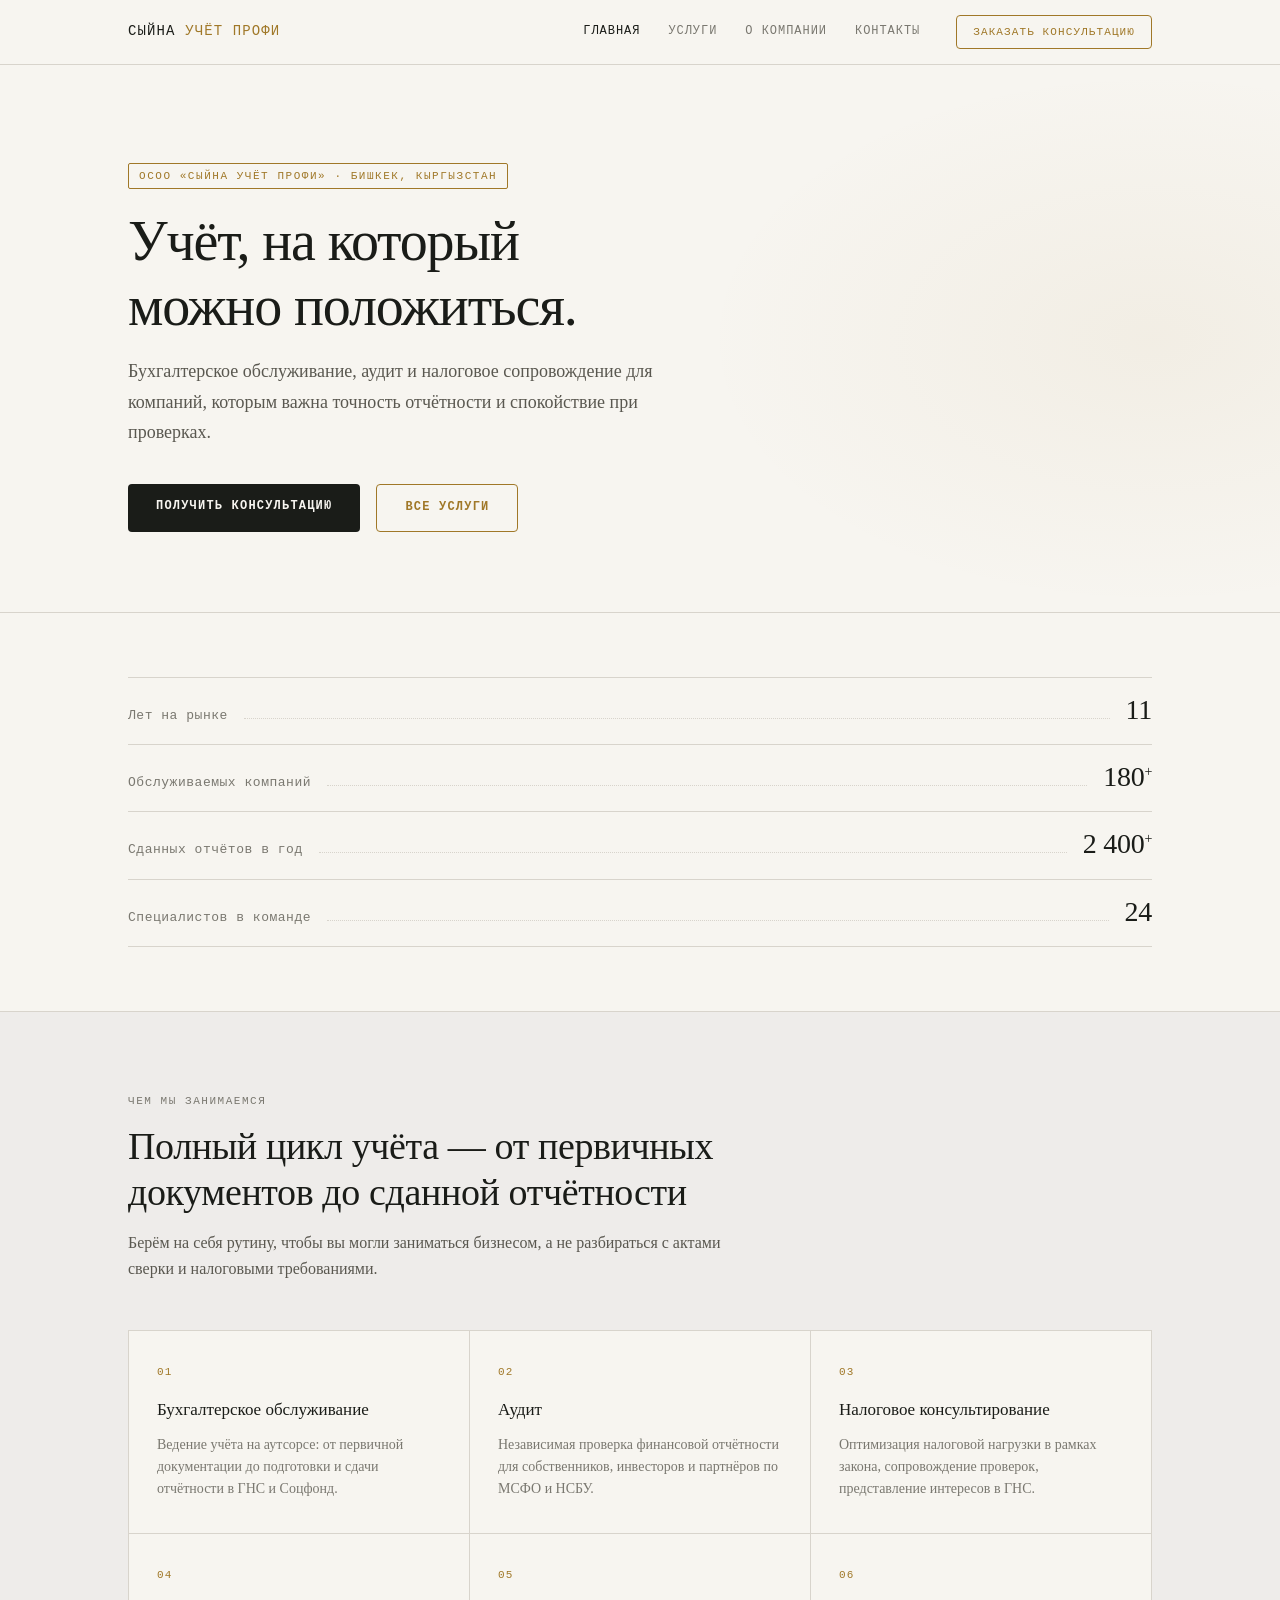
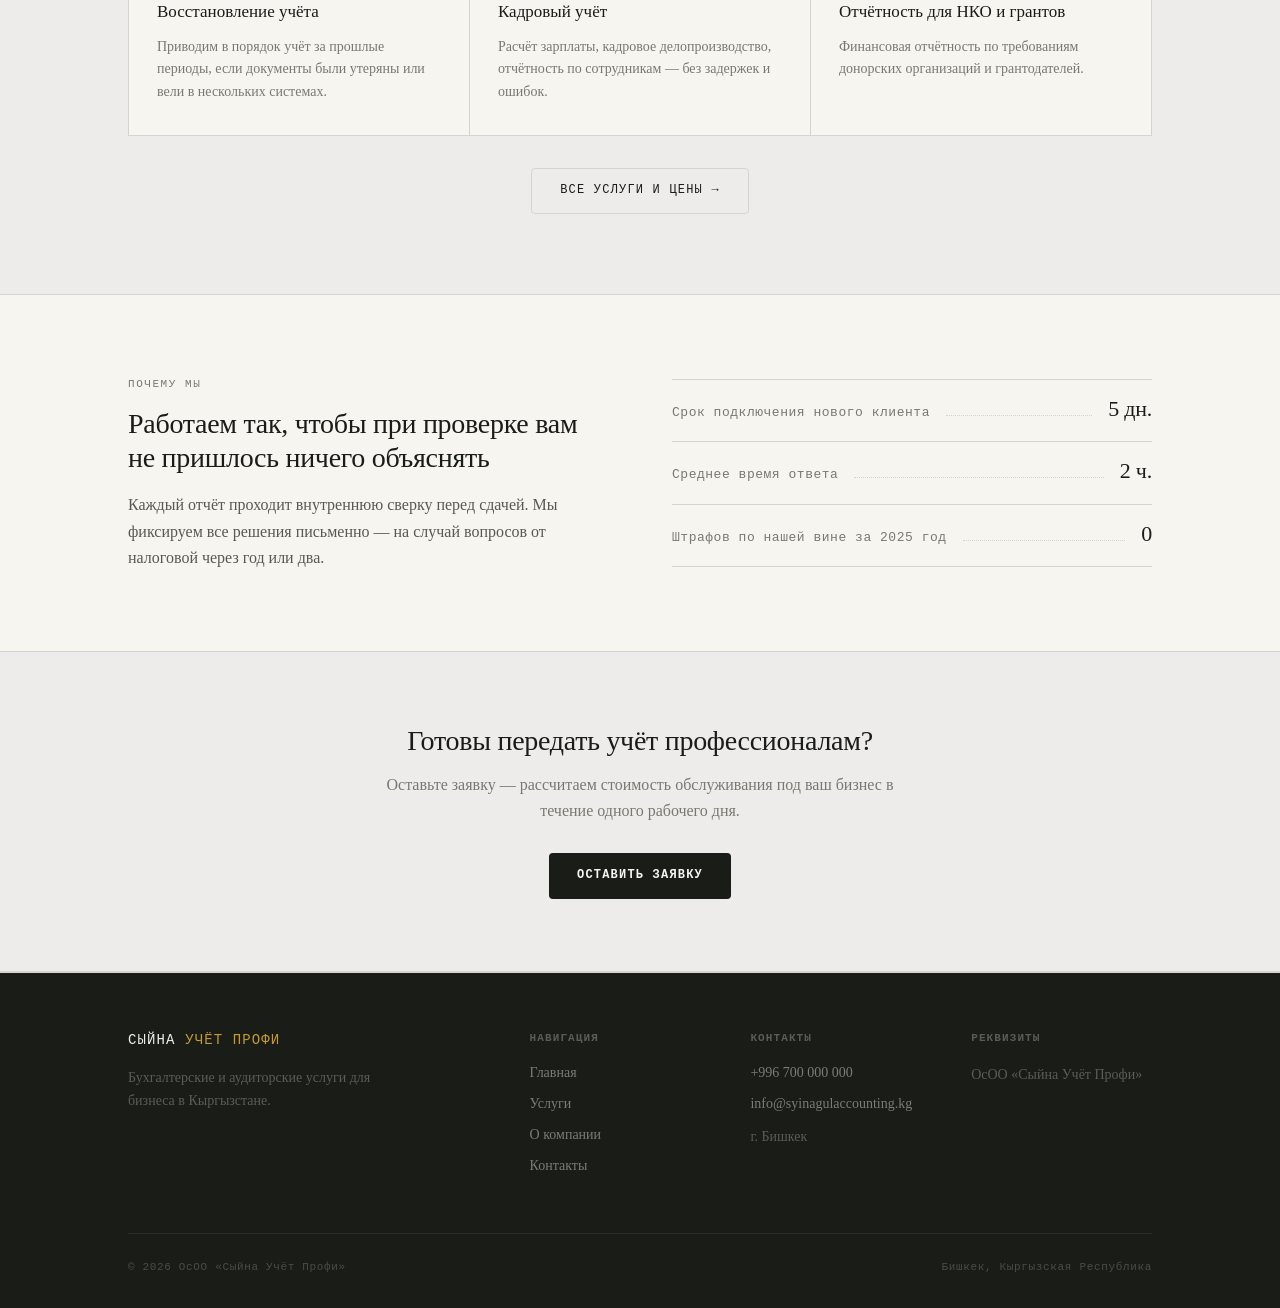
==== index.html @ 5e6c1c56 "done" ====
<!DOCTYPE html>
<html lang="ru">
<head>
<meta charset="UTF-8">
<meta name="viewport" content="width=device-width, initial-scale=1.0">
<title>Сыйна Учёт Профи — бухгалтерские и аудиторские услуги</title>
<meta name="description" content="Бухгалтерское обслуживание, аудит и налоговое сопровождение для компаний в Бишкеке, Кыргызстан.">
<link rel="stylesheet" href="style.css">
</head>
<body>
<header class="site">
  <div class="nav">
    <a href="index.html" class="logo">Сыйна <span>УЧЁТ ПРОФИ</span></a>
    <nav class="links">
      <a href="index.html" class="active">Главная</a>
      <a href="services.html">Услуги</a>
      <a href="about.html">О компании</a>
      <a href="contacts.html">Контакты</a>
    </nav>
    <a href="contacts.html" class="nav-cta">Заказать консультацию</a>
  </div>
</header>
<section class="hero">
  <div class="wrap">
    <span class="kicker">ОсОО «Сыйна Учёт Профи» · Бишкек, Кыргызстан</span>
    <h1>Учёт, на который<br>можно положиться.</h1>
    <p class="lead">Бухгалтерское обслуживание, аудит и налоговое сопровождение для компаний, которым важна точность отчётности и спокойствие при проверках.</p>
    <div style="margin-top:36px;display:flex;gap:16px;flex-wrap:wrap;">
      <a href="contacts.html" class="btn">Получить консультацию</a>
      <a href="services.html" class="btn gold">Все услуги</a>
    </div>
  </div>
</section>
<section style="padding:64px 0;">
  <div class="wrap">
    <div class="ledger">
      <div class="ledger-row"><span class="label">Лет на рынке</span><span class="dots"></span><span class="value">11</span></div>
      <div class="ledger-row"><span class="label">Обслуживаемых компаний</span><span class="dots"></span><span class="value">180<sup>+</sup></span></div>
      <div class="ledger-row"><span class="label">Сданных отчётов в год</span><span class="dots"></span><span class="value">2 400<sup>+</sup></span></div>
      <div class="ledger-row"><span class="label">Специалистов в команде</span><span class="dots"></span><span class="value">24</span></div>
    </div>
  </div>
</section>
<section style="background:var(--panel);border-top:1px solid var(--line);border-bottom:1px solid var(--line);">
  <div class="wrap">
    <div class="section-head">
      <span class="eyebrow">Чем мы занимаемся</span>
      <h2>Полный цикл учёта — от первичных документов до сданной отчётности</h2>
      <p>Берём на себя рутину, чтобы вы могли заниматься бизнесом, а не разбираться с актами сверки и налоговыми требованиями.</p>
    </div>
    <div class="grid-3">
      <div class="card"><span class="num">01</span><h3>Бухгалтерское обслуживание</h3><p>Ведение учёта на аутсорсе: от первичной документации до подготовки и сдачи отчётности в ГНС и Соцфонд.</p></div>
      <div class="card"><span class="num">02</span><h3>Аудит</h3><p>Независимая проверка финансовой отчётности для собственников, инвесторов и партнёров по МСФО и НСБУ.</p></div>
      <div class="card"><span class="num">03</span><h3>Налоговое консультирование</h3><p>Оптимизация налоговой нагрузки в рамках закона, сопровождение проверок, представление интересов в ГНС.</p></div>
      <div class="card"><span class="num">04</span><h3>Восстановление учёта</h3><p>Приводим в порядок учёт за прошлые периоды, если документы были утеряны или вели в нескольких системах.</p></div>
      <div class="card"><span class="num">05</span><h3>Кадровый учёт</h3><p>Расчёт зарплаты, кадровое делопроизводство, отчётность по сотрудникам — без задержек и ошибок.</p></div>
      <div class="card"><span class="num">06</span><h3>Отчётность для НКО и грантов</h3><p>Финансовая отчётность по требованиям донорских организаций и грантодателей.</p></div>
    </div>
    <div style="margin-top:32px;text-align:center;">
      <a href="services.html" class="btn-ghost">Все услуги и цены →</a>
    </div>
  </div>
</section>
<section>
  <div class="wrap grid-2">
    <div>
      <span class="eyebrow">Почему мы</span>
      <h2 style="font-size:28px;">Работаем так, чтобы при проверке вам не пришлось ничего объяснять</h2>
      <p style="color:var(--mist);margin-top:18px;font-size:16px;">Каждый отчёт проходит внутреннюю сверку перед сдачей. Мы фиксируем все решения письменно — на случай вопросов от налоговой через год или два.</p>
    </div>
    <div class="ledger">
      <div class="ledger-row"><span class="label">Срок подключения нового клиента</span><span class="dots"></span><span class="value" style="font-size:22px;">5 дн.</span></div>
      <div class="ledger-row"><span class="label">Среднее время ответа</span><span class="dots"></span><span class="value" style="font-size:22px;">2 ч.</span></div>
      <div class="ledger-row"><span class="label">Штрафов по нашей вине за 2025 год</span><span class="dots"></span><span class="value" style="font-size:22px;">0</span></div>
    </div>
  </div>
</section>
<div class="cta-band">
  <div class="wrap" style="max-width:600px;">
    <h2 style="font-size:28px;margin-bottom:14px;">Готовы передать учёт профессионалам?</h2>
    <p style="color:var(--slate);margin-bottom:28px;">Оставьте заявку — рассчитаем стоимость обслуживания под ваш бизнес в течение одного рабочего дня.</p>
    <a href="contacts.html" class="btn">Оставить заявку</a>
  </div>
</div>
<footer class="site">
  <div class="wrap">
    <div class="footer-grid">
      <div>
        <div class="logo" style="margin-bottom:14px;">Сыйна <span>УЧЁТ ПРОФИ</span></div>
        <p style="font-size:14px;max-width:280px;">Бухгалтерские и аудиторские услуги для бизнеса в Кыргызстане.</p>
      </div>
      <div>
        <h4>Навигация</h4>
        <a href="index.html">Главная</a>
        <a href="services.html">Услуги</a>
        <a href="about.html">О компании</a>
        <a href="contacts.html">Контакты</a>
      </div>
      <div>
        <h4>Контакты</h4>
        <a href="tel:+996700000000">+996 700 000 000</a>
        <a href="mailto:info@syinagulaccounting.kg">info@syinagulaccounting.kg</a>
        <span style="color:#5a5c56;font-size:14px;">г. Бишкек</span>
      </div>
      <div>
        <h4>Реквизиты</h4>
        <span style="color:#5a5c56;font-size:14px;">ОсОО «Сыйна Учёт Профи»</span>
      </div>
    </div>
    <div class="footer-bottom">
      <span>© 2026 ОсОО «Сыйна Учёт Профи»</span>
      <span>Бишкек, Кыргызская Республика</span>
    </div>
  </div>
</footer>
</body>
</html>
---- style.css ----
/* ─── TOKENS ─────────────────────────────────────────────── */
:root {
  --ink:     #1a1c18;
  --body:    #3a3d36;
  --paper:   #f7f5f0;
  --panel:   #eeecea;
  --panel2:  #e6e3dc;
  --line:    #d8d4cc;
  --slate:   #7a7870;
  --mist:    #5a5850;
  --gold:    #a07828;
  --gold2:   #c49a3c;
  --goldBg:  #fdf8ee;
  --radius:  4px;
}

/* ─── RESET ──────────────────────────────────────────────── */
*, *::before, *::after { box-sizing: border-box; margin: 0; padding: 0; }
html { scroll-behavior: smooth; }

body {
  font-family: 'Georgia', 'Times New Roman', serif;
  background: var(--paper);
  color: var(--ink);
  line-height: 1.65;
  -webkit-font-smoothing: antialiased;
}

img { display: block; max-width: 100%; }
a { color: inherit; text-decoration: none; }

/* ─── TYPOGRAPHY ─────────────────────────────────────────── */
.mono {
  font-family: 'Courier New', Courier, monospace;
  letter-spacing: .06em;
  font-size: 12px;
  text-transform: uppercase;
}

.kicker {
  display: inline-block;
  font-family: 'Courier New', monospace;
  font-size: 11px;
  letter-spacing: .14em;
  text-transform: uppercase;
  color: var(--gold);
  border: 1px solid var(--gold);
  padding: 3px 10px;
  border-radius: 2px;
  margin-bottom: 20px;
}

.eyebrow {
  display: block;
  font-family: 'Courier New', monospace;
  font-size: 11px;
  letter-spacing: .14em;
  text-transform: uppercase;
  color: var(--slate);
  margin-bottom: 14px;
}

h1 { font-size: clamp(32px, 5vw, 56px); font-weight: 400; line-height: 1.15; letter-spacing: -.02em; color: var(--ink); }
h2 { font-size: clamp(24px, 3.5vw, 38px); font-weight: 400; line-height: 1.2; letter-spacing: -.01em; color: var(--ink); }
h3 { font-size: 20px; font-weight: 400; color: var(--ink); }
h4 { font-family: 'Courier New', monospace; font-size: 11px; letter-spacing: .1em; text-transform: uppercase; color: var(--slate); margin-bottom: 14px; }

.lead {
  font-size: 18px;
  color: var(--mist);
  max-width: 580px;
  margin-top: 18px;
  line-height: 1.7;
}

/* ─── LAYOUT ─────────────────────────────────────────────── */
.wrap {
  max-width: 1080px;
  margin: 0 auto;
  padding: 0 28px;
}

section { padding: 80px 0; }

/* ─── HEADER / NAV ───────────────────────────────────────── */
header.site {
  position: sticky;
  top: 0;
  z-index: 100;
  background: rgba(247,245,240,.95);
  backdrop-filter: blur(10px);
  border-bottom: 1px solid var(--line);
}

.nav {
  max-width: 1080px;
  margin: 0 auto;
  padding: 0 28px;
  height: 64px;
  display: flex;
  align-items: center;
  gap: 36px;
}

.logo {
  font-family: 'Courier New', monospace;
  font-size: 14px;
  letter-spacing: .08em;
  text-transform: uppercase;
  color: var(--ink);
  white-space: nowrap;
  flex-shrink: 0;
}
.logo span { color: var(--gold); }

.links {
  display: flex;
  gap: 28px;
  margin-left: auto;
}

.links a {
  font-family: 'Courier New', monospace;
  font-size: 12px;
  letter-spacing: .08em;
  text-transform: uppercase;
  color: var(--slate);
  transition: color .2s;
}
.links a:hover, .links a.active { color: var(--ink); }

.nav-cta {
  font-family: 'Courier New', monospace;
  font-size: 11px;
  letter-spacing: .1em;
  text-transform: uppercase;
  color: var(--gold);
  border: 1px solid var(--gold);
  padding: 7px 16px;
  border-radius: var(--radius);
  transition: background .2s, color .2s;
  white-space: nowrap;
}
.nav-cta:hover { background: var(--gold); color: #fff; }

/* ─── HERO ───────────────────────────────────────────────── */
.hero {
  padding: 96px 0 80px;
  border-bottom: 1px solid var(--line);
  background: var(--paper);
  position: relative;
  overflow: hidden;
}

.hero::before {
  content: '';
  position: absolute;
  inset: 0;
  background: radial-gradient(ellipse 50% 70% at 90% 50%, rgba(160,120,40,.06) 0%, transparent 70%);
  pointer-events: none;
}

/* ─── BUTTONS ────────────────────────────────────────────── */
.btn {
  display: inline-block;
  font-family: 'Courier New', monospace;
  font-size: 12px;
  letter-spacing: .1em;
  text-transform: uppercase;
  background: var(--ink);
  color: var(--paper);
  padding: 13px 28px;
  border-radius: var(--radius);
  border: none;
  cursor: pointer;
  transition: background .2s, transform .15s;
  font-weight: 700;
}
.btn:hover { background: var(--body); transform: translateY(-1px); }

.btn.gold {
  background: transparent;
  color: var(--gold);
  border: 1px solid var(--gold);
}
.btn.gold:hover { background: var(--gold); color: #fff; transform: translateY(-1px); }

.btn-ghost {
  display: inline-block;
  font-family: 'Courier New', monospace;
  font-size: 12px;
  letter-spacing: .1em;
  text-transform: uppercase;
  background: transparent;
  color: var(--ink);
  padding: 12px 28px;
  border-radius: var(--radius);
  border: 1px solid var(--line);
  cursor: pointer;
  transition: border-color .2s, color .2s;
}
.btn-ghost:hover { border-color: var(--ink); }

/* ─── LEDGER ─────────────────────────────────────────────── */
.ledger {}
.ledger-row {
  display: flex;
  align-items: baseline;
  gap: 8px;
  padding: 18px 0;
  border-bottom: 1px solid var(--line);
}
.ledger-row:first-child { border-top: 1px solid var(--line); }
.ledger-row .label { font-family: 'Courier New', monospace; font-size: 13px; color: var(--slate); letter-spacing: .04em; }
.ledger-row .dots { flex: 1; border-bottom: 1px dotted var(--line); margin: 0 8px 4px; }
.ledger-row .value { font-size: 28px; color: var(--ink); letter-spacing: -.01em; line-height: 1; }
.ledger-row .value sup { font-size: 14px; }

/* ─── SECTION HEAD ───────────────────────────────────────── */
.section-head { margin-bottom: 48px; max-width: 600px; }
.section-head h2 { margin: 10px 0 14px; }
.section-head p { color: var(--mist); font-size: 16px; }

/* ─── GRIDS ──────────────────────────────────────────────── */
.grid-3 {
  display: grid;
  grid-template-columns: repeat(3, 1fr);
  gap: 1px;
  background: var(--line);
  border: 1px solid var(--line);
}

.grid-2 {
  display: grid;
  grid-template-columns: 1fr 1fr;
  gap: 64px;
  align-items: center;
}

/* ─── CARD ───────────────────────────────────────────────── */
.card {
  background: var(--paper);
  padding: 32px 28px;
  transition: background .2s;
}
.card:hover { background: var(--panel); }

.card .num {
  display: block;
  font-family: 'Courier New', monospace;
  font-size: 11px;
  letter-spacing: .1em;
  color: var(--gold);
  margin-bottom: 14px;
}
.card h3 { font-size: 17px; margin-bottom: 10px; }
.card p { color: var(--slate); font-size: 14px; line-height: 1.6; }

/* ─── SERVICES LEDGER (detail list) ─────────────────────── */
.svc-ledger > div:last-child { border-bottom: none !important; }

/* ─── STAT ROW ───────────────────────────────────────────── */
.stat-row {
  display: flex;
  gap: 1px;
  background: var(--line);
  border: 1px solid var(--line);
  margin: 0;
}

.stat {
  flex: 1;
  background: var(--panel);
  padding: 32px 28px;
  text-align: center;
}

.stat-num {
  font-size: 40px;
  color: var(--gold);
  line-height: 1;
  letter-spacing: -.02em;
}

.stat-label {
  font-family: 'Courier New', monospace;
  font-size: 11px;
  letter-spacing: .08em;
  text-transform: uppercase;
  color: var(--slate);
  margin-top: 8px;
}

/* ─── CONTACT FORM ───────────────────────────────────────── */
.form-group { margin-bottom: 20px; }

.form-group label {
  display: block;
  font-family: 'Courier New', monospace;
  font-size: 11px;
  letter-spacing: .1em;
  text-transform: uppercase;
  color: var(--slate);
  margin-bottom: 8px;
}

.form-group input,
.form-group textarea,
.form-group select {
  width: 100%;
  background: #fff;
  border: 1px solid var(--line);
  color: var(--ink);
  padding: 12px 16px;
  font-family: 'Georgia', serif;
  font-size: 15px;
  border-radius: var(--radius);
  outline: none;
  transition: border-color .2s;
  appearance: none;
}

.form-group input:focus,
.form-group textarea:focus,
.form-group select:focus { border-color: var(--gold); }

.form-group textarea { resize: vertical; min-height: 120px; }

/* ─── CONTACT INFO BLOCKS ────────────────────────────────── */
.info-block {
  background: #fff;
  border: 1px solid var(--line);
}
.info-row {
  padding: 18px 24px;
  border-bottom: 1px solid var(--line);
}
.info-row:last-child { border-bottom: none; }
.info-row-label {
  font-family: 'Courier New', monospace;
  font-size: 10px;
  letter-spacing: .12em;
  text-transform: uppercase;
  color: var(--slate);
  margin-bottom: 5px;
}
.info-row a, .info-row span {
  font-size: 16px;
  color: var(--ink);
  transition: color .2s;
}
.info-row a:hover { color: var(--gold); }

/* ─── CTA BAND ───────────────────────────────────────────── */
.cta-band {
  background: var(--panel);
  border-top: 1px solid var(--line);
  border-bottom: 1px solid var(--line);
  padding: 72px 0;
  text-align: center;
}

/* ─── ABOUT ──────────────────────────────────────────────── */
.about-grid {
  display: grid;
  grid-template-columns: 1fr 1fr;
  gap: 64px;
  align-items: start;
}

.cert-list { list-style: none; }
.cert-list li {
  padding: 14px 0;
  border-bottom: 1px solid var(--line);
  color: var(--body);
  font-size: 15px;
  display: flex;
  align-items: center;
  gap: 12px;
}
.cert-list li:first-child { border-top: 1px solid var(--line); }
.cert-list li::before {
  content: '—';
  color: var(--gold);
  font-family: 'Courier New', monospace;
  flex-shrink: 0;
}

/* ─── FOOTER ─────────────────────────────────────────────── */
footer.site {
  background: var(--ink);
  border-top: 1px solid var(--line);
  padding: 56px 0 32px;
}

footer.site .logo { color: #eef0ea; }
footer.site .logo span { color: var(--gold2); }

.footer-grid {
  display: grid;
  grid-template-columns: 2fr 1fr 1fr 1fr;
  gap: 40px;
  padding-bottom: 48px;
  border-bottom: 1px solid #2a2c28;
}

.footer-grid h4 { color: #5a5c56; }

.footer-grid a {
  display: block;
  color: #7a7c76;
  font-size: 14px;
  margin-bottom: 8px;
  transition: color .2s;
}
.footer-grid a:hover { color: #eef0ea; }
.footer-grid p { color: #5a5c56; }

.footer-bottom {
  display: flex;
  justify-content: space-between;
  padding-top: 24px;
  font-family: 'Courier New', monospace;
  font-size: 11px;
  letter-spacing: .06em;
  color: #4a4c46;
  flex-wrap: wrap;
  gap: 8px;
}

/* ─── RESPONSIVE ─────────────────────────────────────────── */
@media (max-width: 900px) {
  .grid-3 { grid-template-columns: 1fr 1fr; }
  .grid-2 { grid-template-columns: 1fr; gap: 40px; }
  .about-grid { grid-template-columns: 1fr; gap: 40px; }
}

@media (max-width: 768px) {
  .nav { gap: 16px; }
  .links { display: none; }
  .footer-grid { grid-template-columns: 1fr 1fr; }
  .stat-row { flex-wrap: wrap; }
  .stat { flex: 1 1 45%; }
  section { padding: 56px 0; }
  .hero { padding: 64px 0 56px; }
}

@media (max-width: 560px) {
  .grid-3 { grid-template-columns: 1fr; }
  .footer-grid { grid-template-columns: 1fr; }
  .nav-cta { display: none; }
  .stat { flex: 1 1 100%; }
}
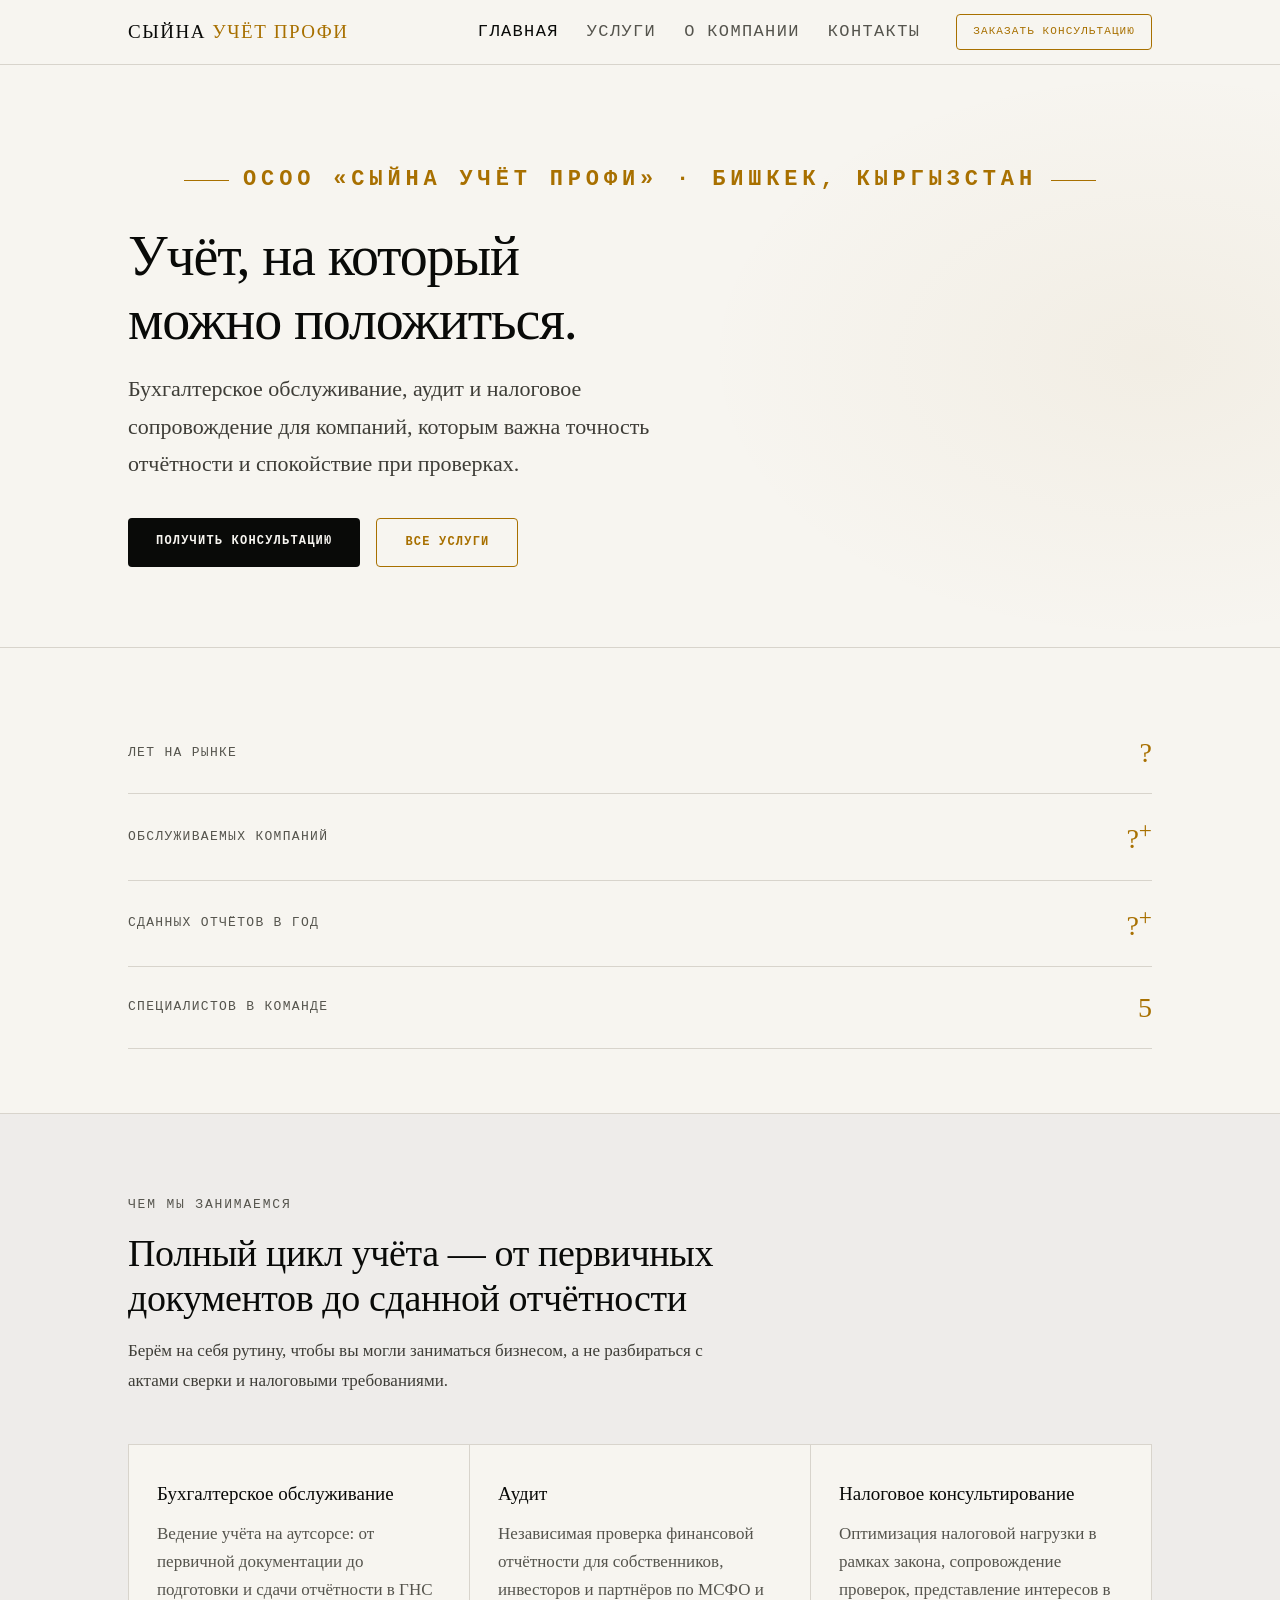
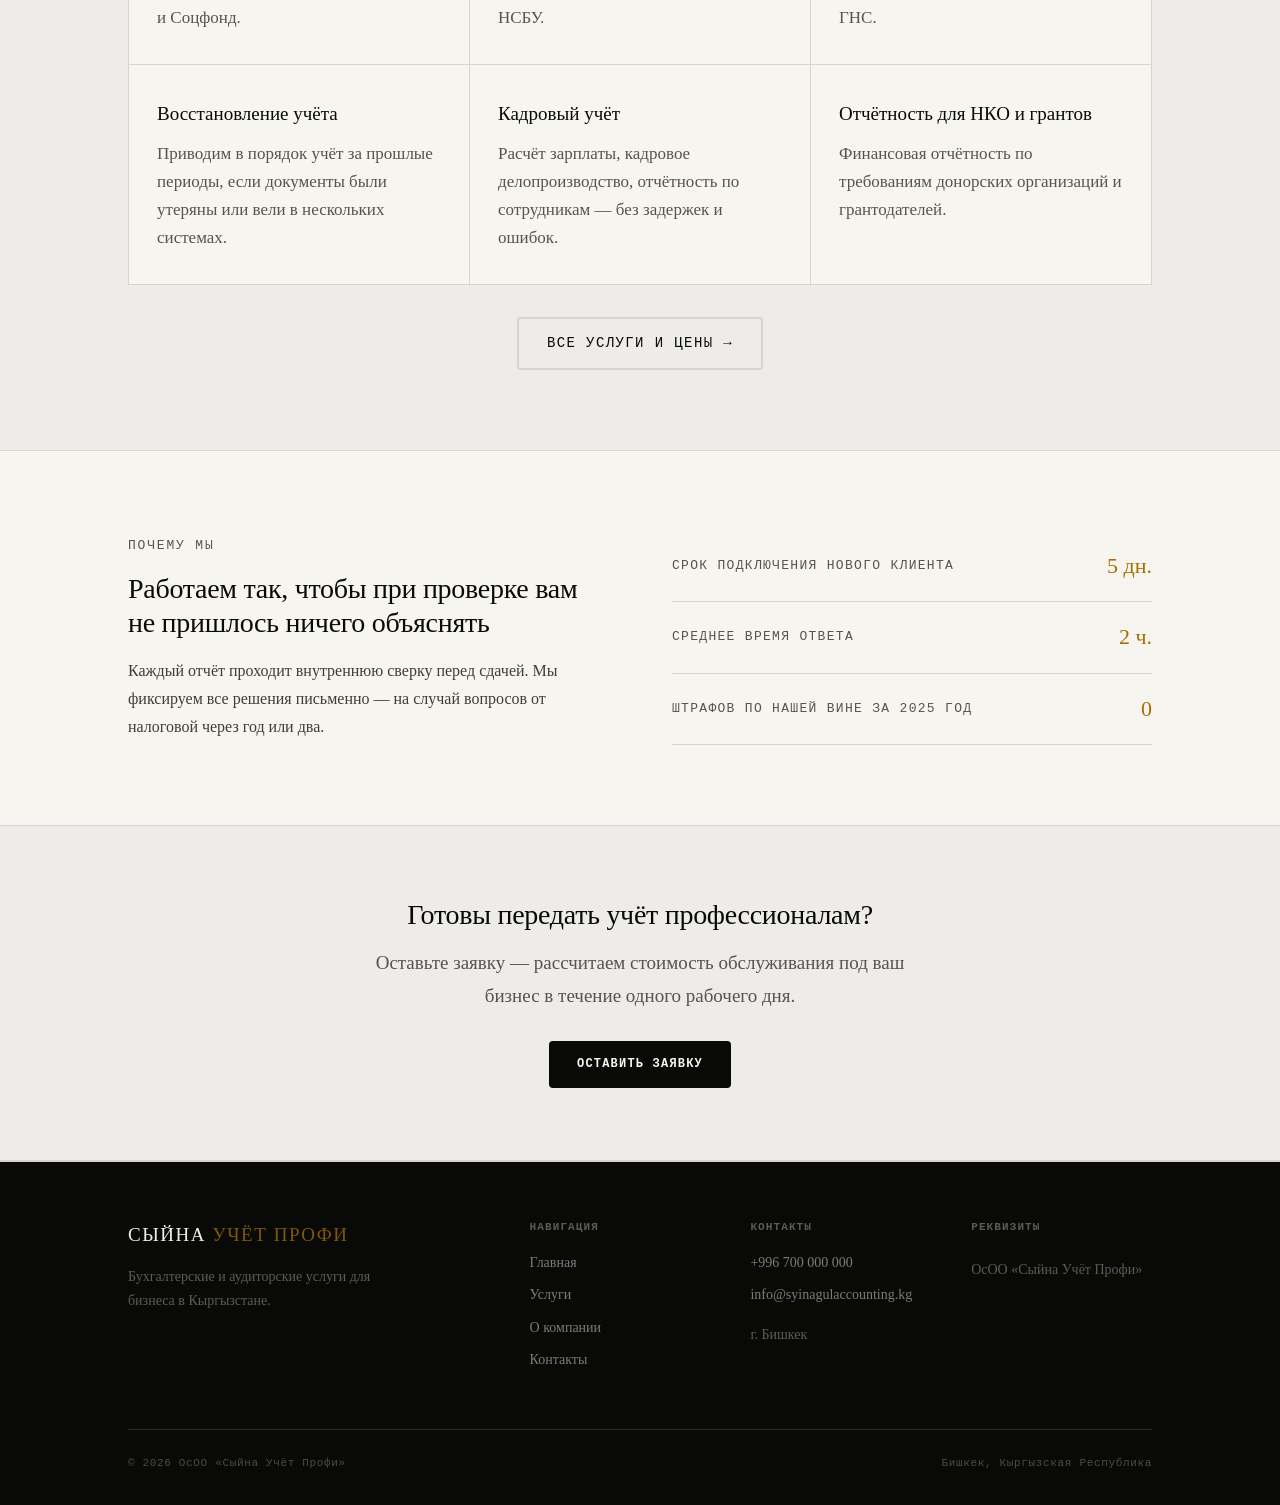
==== commit f19ab630: "done" ====
--- a/index.html
+++ b/index.html
@@ -6,6 +6,7 @@
 <title>Сыйна Учёт Профи — бухгалтерские и аудиторские услуги</title>
 <meta name="description" content="Бухгалтерское обслуживание, аудит и налоговое сопровождение для компаний в Бишкеке, Кыргызстан.">
 <link rel="stylesheet" href="style.css">
+<link rel="icon" href="favicon.png" type="image/png">
 </head>
 <body>
 <header class="site">
@@ -34,10 +35,10 @@
 <section style="padding:64px 0;">
   <div class="wrap">
     <div class="ledger">
-      <div class="ledger-row"><span class="label">Лет на рынке</span><span class="dots"></span><span class="value">11</span></div>
-      <div class="ledger-row"><span class="label">Обслуживаемых компаний</span><span class="dots"></span><span class="value">180<sup>+</sup></span></div>
-      <div class="ledger-row"><span class="label">Сданных отчётов в год</span><span class="dots"></span><span class="value">2 400<sup>+</sup></span></div>
-      <div class="ledger-row"><span class="label">Специалистов в команде</span><span class="dots"></span><span class="value">24</span></div>
+      <div class="ledger-row"><span class="label">Лет на рынке</span><span class="dots"></span><span class="value">?</span></div>
+      <div class="ledger-row"><span class="label">Обслуживаемых компаний</span><span class="dots"></span><span class="value">?<sup>+</sup></span></div>
+      <div class="ledger-row"><span class="label">Сданных отчётов в год</span><span class="dots"></span><span class="value">?<sup>+</sup></span></div>
+      <div class="ledger-row"><span class="label">Специалистов в команде</span><span class="dots"></span><span class="value">5</span></div>
     </div>
   </div>
 </section>
@@ -49,12 +50,12 @@
       <p>Берём на себя рутину, чтобы вы могли заниматься бизнесом, а не разбираться с актами сверки и налоговыми требованиями.</p>
     </div>
     <div class="grid-3">
-      <div class="card"><span class="num">01</span><h3>Бухгалтерское обслуживание</h3><p>Ведение учёта на аутсорсе: от первичной документации до подготовки и сдачи отчётности в ГНС и Соцфонд.</p></div>
-      <div class="card"><span class="num">02</span><h3>Аудит</h3><p>Независимая проверка финансовой отчётности для собственников, инвесторов и партнёров по МСФО и НСБУ.</p></div>
-      <div class="card"><span class="num">03</span><h3>Налоговое консультирование</h3><p>Оптимизация налоговой нагрузки в рамках закона, сопровождение проверок, представление интересов в ГНС.</p></div>
-      <div class="card"><span class="num">04</span><h3>Восстановление учёта</h3><p>Приводим в порядок учёт за прошлые периоды, если документы были утеряны или вели в нескольких системах.</p></div>
-      <div class="card"><span class="num">05</span><h3>Кадровый учёт</h3><p>Расчёт зарплаты, кадровое делопроизводство, отчётность по сотрудникам — без задержек и ошибок.</p></div>
-      <div class="card"><span class="num">06</span><h3>Отчётность для НКО и грантов</h3><p>Финансовая отчётность по требованиям донорских организаций и грантодателей.</p></div>
+      <div class="card"><h3>Бухгалтерское обслуживание</h3><p>Ведение учёта на аутсорсе: от первичной документации до подготовки и сдачи отчётности в ГНС и Соцфонд.</p></div>
+      <div class="card"><h3>Аудит</h3><p>Независимая проверка финансовой отчётности для собственников, инвесторов и партнёров по МСФО и НСБУ.</p></div>
+      <div class="card"><h3>Налоговое консультирование</h3><p>Оптимизация налоговой нагрузки в рамках закона, сопровождение проверок, представление интересов в ГНС.</p></div>
+      <div class="card"><h3>Восстановление учёта</h3><p>Приводим в порядок учёт за прошлые периоды, если документы были утеряны или вели в нескольких системах.</p></div>
+      <div class="card"><h3>Кадровый учёт</h3><p>Расчёт зарплаты, кадровое делопроизводство, отчётность по сотрудникам — без задержек и ошибок.</p></div>
+      <div class="card"><h3>Отчётность для НКО и грантов</h3><p>Финансовая отчётность по требованиям донорских организаций и грантодателей.</p></div>
     </div>
     <div style="margin-top:32px;text-align:center;">
       <a href="services.html" class="btn-ghost">Все услуги и цены →</a>
--- a/style.css
+++ b/style.css
@@ -1,16 +1,16 @@
 /* ─── TOKENS ─────────────────────────────────────────────── */
 :root {
-  --ink:     #1a1c18;
-  --body:    #3a3d36;
+  --ink:     #090a08;   /* darker than #1a1c18 */
+  --body:    #2d2f2a;   /* darker */
   --paper:   #f7f5f0;
   --panel:   #eeecea;
   --panel2:  #e6e3dc;
   --line:    #d8d4cc;
-  --slate:   #7a7870;
-  --mist:    #5a5850;
-  --gold:    #a07828;
-  --gold2:   #c49a3c;
-  --goldBg:  #fdf8ee;
+  --slate:   #55544d;   /* was #7a7870 */
+  --mist:    #3e3d37;   /* was #5a5850 */
+  --gold:    #a87000;
+  --gold2:   #7d5607;
+  --goldBg:  #f2d9a7;
   --radius:  4px;
 }
 
@@ -19,10 +19,11 @@
 html { scroll-behavior: smooth; }
 
 body {
-  font-family: 'Georgia', 'Times New Roman', serif;
+  font-family: "Baskerville", "Palatino Linotype", serif;
   background: var(--paper);
   color: var(--ink);
-  line-height: 1.65;
+  font-size: 19px;   /* was 17px */
+  line-height: 1.75;
   -webkit-font-smoothing: antialiased;
 }
 
@@ -31,29 +32,40 @@
 
 /* ─── TYPOGRAPHY ─────────────────────────────────────────── */
 .mono {
-  font-family: 'Courier New', Courier, monospace;
+  font-family: "Consolas", monospace;
   letter-spacing: .06em;
-  font-size: 12px;
+  font-size: 14px;
   text-transform: uppercase;
 }
 
 .kicker {
-  display: inline-block;
-  font-family: 'Courier New', monospace;
-  font-size: 11px;
-  letter-spacing: .14em;
-  text-transform: uppercase;
-  color: var(--gold);
-  border: 1px solid var(--gold);
-  padding: 3px 10px;
-  border-radius: 2px;
-  margin-bottom: 20px;
+  display: flex;
+  align-items: center;
+  justify-content: center;
+  gap: 14px;
+  width: fit-content;
+  margin: 0 auto 24px;   /* Centers it horizontally */
+
+  font-family: "Consolas", monospace;
+  font-weight: bold;
+  font-size: 22px;
+  letter-spacing: .22em;
+  text-transform: uppercase;
+  color: var(--gold);
+}
+
+.kicker::before,
+.kicker::after {
+  content: "";
+  width: 45px;
+  height: 1px;
+  background: var(--gold);
 }
 
 .eyebrow {
   display: block;
-  font-family: 'Courier New', monospace;
-  font-size: 11px;
+  font-family: "Consolas", monospace;
+  font-size: 13px;
   letter-spacing: .14em;
   text-transform: uppercase;
   color: var(--slate);
@@ -63,10 +75,10 @@
 h1 { font-size: clamp(32px, 5vw, 56px); font-weight: 400; line-height: 1.15; letter-spacing: -.02em; color: var(--ink); }
 h2 { font-size: clamp(24px, 3.5vw, 38px); font-weight: 400; line-height: 1.2; letter-spacing: -.01em; color: var(--ink); }
 h3 { font-size: 20px; font-weight: 400; color: var(--ink); }
-h4 { font-family: 'Courier New', monospace; font-size: 11px; letter-spacing: .1em; text-transform: uppercase; color: var(--slate); margin-bottom: 14px; }
+h4 { font-family: "Consolas", monospace; font-size: 11px; letter-spacing: .1em; text-transform: uppercase; color: var(--slate); margin-bottom: 14px; }
 
 .lead {
-  font-size: 18px;
+  font-size: 22px;
   color: var(--mist);
   max-width: 580px;
   margin-top: 18px;
@@ -103,8 +115,8 @@
 }
 
 .logo {
-  font-family: 'Courier New', monospace;
-  font-size: 14px;
+  font-family: "Consolas";
+  font-size: 17px bold;
   letter-spacing: .08em;
   text-transform: uppercase;
   color: var(--ink);
@@ -120,8 +132,8 @@
 }
 
 .links a {
-  font-family: 'Courier New', monospace;
-  font-size: 12px;
+  font-family: "Consolas", monospace;
+  font-size: 17px;
   letter-spacing: .08em;
   text-transform: uppercase;
   color: var(--slate);
@@ -130,7 +142,7 @@
 .links a:hover, .links a.active { color: var(--ink); }
 
 .nav-cta {
-  font-family: 'Courier New', monospace;
+  font-family: "Consolas", monospace;
   font-size: 11px;
   letter-spacing: .1em;
   text-transform: uppercase;
@@ -163,7 +175,7 @@
 /* ─── BUTTONS ────────────────────────────────────────────── */
 .btn {
   display: inline-block;
-  font-family: 'Courier New', monospace;
+  font-family: "Consolas", monospace;
   font-size: 12px;
   letter-spacing: .1em;
   text-transform: uppercase;
@@ -187,39 +199,50 @@
 
 .btn-ghost {
   display: inline-block;
-  font-family: 'Courier New', monospace;
-  font-size: 12px;
+  font-family: "Consolas", monospace;
+  font-size: 14px;
   letter-spacing: .1em;
   text-transform: uppercase;
   background: transparent;
   color: var(--ink);
   padding: 12px 28px;
   border-radius: var(--radius);
-  border: 1px solid var(--line);
+  border: 2px solid var(--line);
   cursor: pointer;
   transition: border-color .2s, color .2s;
 }
 .btn-ghost:hover { border-color: var(--ink); }
 
 /* ─── LEDGER ─────────────────────────────────────────────── */
-.ledger {}
 .ledger-row {
-  display: flex;
-  align-items: baseline;
-  gap: 8px;
-  padding: 18px 0;
-  border-bottom: 1px solid var(--line);
-}
-.ledger-row:first-child { border-top: 1px solid var(--line); }
-.ledger-row .label { font-family: 'Courier New', monospace; font-size: 13px; color: var(--slate); letter-spacing: .04em; }
-.ledger-row .dots { flex: 1; border-bottom: 1px dotted var(--line); margin: 0 8px 4px; }
-.ledger-row .value { font-size: 28px; color: var(--ink); letter-spacing: -.01em; line-height: 1; }
-.ledger-row .value sup { font-size: 14px; }
+  display: grid;
+  grid-template-columns: 1fr auto;
+  align-items: center;
+  padding: 16px 0;
+  border-bottom: 1px solid var(--line);
+}
+
+.ledger-row .label {
+  font-family: "Consolas", monospace;
+  font-size: 13px;
+  letter-spacing: .1em;
+  text-transform: uppercase;
+  color: var(--slate);
+}
+
+.ledger-row .dots {
+  display: none;
+}
+
+.ledger-row .value {
+  font-size: 28px;
+  color: var(--gold);
+}
 
 /* ─── SECTION HEAD ───────────────────────────────────────── */
 .section-head { margin-bottom: 48px; max-width: 600px; }
 .section-head h2 { margin: 10px 0 14px; }
-.section-head p { color: var(--mist); font-size: 16px; }
+.section-head p { color: var(--mist); font-size: 17px; }
 
 /* ─── GRIDS ──────────────────────────────────────────────── */
 .grid-3 {
@@ -247,14 +270,14 @@
 
 .card .num {
   display: block;
-  font-family: 'Courier New', monospace;
+  font-family: "Consolas", monospace;
   font-size: 11px;
   letter-spacing: .1em;
   color: var(--gold);
   margin-bottom: 14px;
 }
-.card h3 { font-size: 17px; margin-bottom: 10px; }
-.card p { color: var(--slate); font-size: 14px; line-height: 1.6; }
+.card h3 { font-size: 19px; margin-bottom: 10px; }
+.card p { color: var(--slate); font-size: 17px; line-height: 1.65; }
 
 /* ─── SERVICES LEDGER (detail list) ─────────────────────── */
 .svc-ledger > div:last-child { border-bottom: none !important; }
@@ -283,7 +306,7 @@
 }
 
 .stat-label {
-  font-family: 'Courier New', monospace;
+  font-family: "Consolas", monospace;
   font-size: 11px;
   letter-spacing: .08em;
   text-transform: uppercase;
@@ -296,7 +319,7 @@
 
 .form-group label {
   display: block;
-  font-family: 'Courier New', monospace;
+  font-family: "Consolas", monospace;
   font-size: 11px;
   letter-spacing: .1em;
   text-transform: uppercase;
@@ -312,7 +335,7 @@
   border: 1px solid var(--line);
   color: var(--ink);
   padding: 12px 16px;
-  font-family: 'Georgia', serif;
+  font-family: 'Baskerville', serif;
   font-size: 15px;
   border-radius: var(--radius);
   outline: none;
@@ -337,15 +360,15 @@
 }
 .info-row:last-child { border-bottom: none; }
 .info-row-label {
-  font-family: 'Courier New', monospace;
-  font-size: 10px;
+  font-family: "Consolas", monospace;
+  font-size: 11px;
   letter-spacing: .12em;
   text-transform: uppercase;
   color: var(--slate);
   margin-bottom: 5px;
 }
 .info-row a, .info-row span {
-  font-size: 16px;
+  font-size: 17px;
   color: var(--ink);
   transition: color .2s;
 }
@@ -373,7 +396,7 @@
   padding: 14px 0;
   border-bottom: 1px solid var(--line);
   color: var(--body);
-  font-size: 15px;
+  font-size: 18px;
   display: flex;
   align-items: center;
   gap: 12px;
@@ -382,7 +405,7 @@
 .cert-list li::before {
   content: '—';
   color: var(--gold);
-  font-family: 'Courier New', monospace;
+  font-family: "Consolas", monospace;
   flex-shrink: 0;
 }
 
@@ -420,7 +443,7 @@
   display: flex;
   justify-content: space-between;
   padding-top: 24px;
-  font-family: 'Courier New', monospace;
+  font-family: "Consolas", monospace;
   font-size: 11px;
   letter-spacing: .06em;
   color: #4a4c46;
